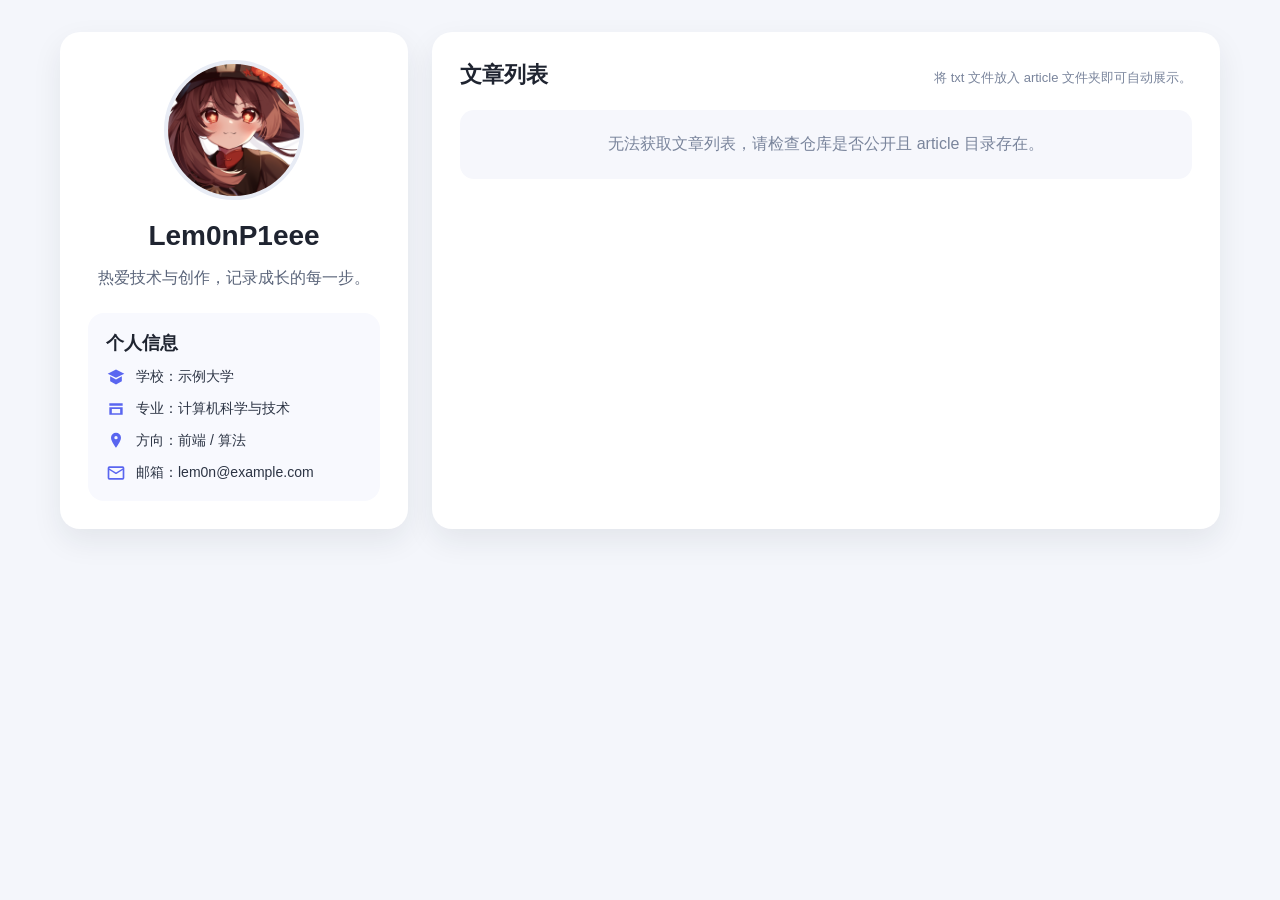
==== index.html @ b1ae4b5d "init" ====
<!DOCTYPE html>
<html lang="zh-CN">
  <head>
    <meta charset="UTF-8" />
    <meta name="viewport" content="width=device-width, initial-scale=1.0" />
    <title>lem0npieee | 个人主页</title>
    <link rel="stylesheet" href="styles.css" />
  </head>
  <body>
    <div class="page">
      <aside class="profile">
        <div class="avatar-wrap">
          <img class="avatar" src="touxiang.png" alt="头像" />
        </div>
        <h1 class="name">Lem0nP1eee</h1>
        <p class="tagline">热爱技术与创作，记录成长的每一步。</p>
        <div class="info-card">
          <h2 class="section-title">个人信息</h2>
          <ul class="info-list">
            <li>
              <svg class="icon" viewBox="0 0 24 24" aria-hidden="true">
                <path
                  d="M12 3L2 8l10 5 10-5-10-5zm-7 8v6l7 4 7-4v-6l-7 4-7-4z"
                  fill="currentColor"
                />
              </svg>
              <span>学校：示例大学</span>
            </li>
            <li>
              <svg class="icon" viewBox="0 0 24 24" aria-hidden="true">
                <path
                  d="M4 5h16v3H4V5zm0 5h16v9H4v-9zm3 2v5h10v-5H7z"
                  fill="currentColor"
                />
              </svg>
              <span>专业：计算机科学与技术</span>
            </li>
            <li>
              <svg class="icon" viewBox="0 0 24 24" aria-hidden="true">
                <path
                  d="M12 2a6 6 0 016 6c0 4-6 12-6 12S6 12 6 8a6 6 0 016-6zm0 8a2 2 0 100-4 2 2 0 000 4z"
                  fill="currentColor"
                />
              </svg>
              <span>方向：前端 / 算法</span>
            </li>
            <li>
              <svg class="icon" viewBox="0 0 24 24" aria-hidden="true">
                <path
                  d="M4 4h16a2 2 0 012 2v12a2 2 0 01-2 2H4a2 2 0 01-2-2V6a2 2 0 012-2zm0 2v.5l8 5 8-5V6H4zm16 12V8.5l-7.5 4.7a1 1 0 01-1 0L4 8.5V18h16z"
                  fill="currentColor"
                />
              </svg>
              <span>邮箱：lem0n@example.com</span>
            </li>
          </ul>
        </div>
      </aside>

      <main class="articles">
        <div class="articles-header">
          <h2>文章列表</h2>
          <p class="hint">将 txt 文件放入 article 文件夹即可自动展示。</p>
        </div>
        <div id="article-list" class="article-list">
          <div class="empty">正在加载文章...</div>
        </div>
      </main>
    </div>

    <script>
      const repoOwner = "lem0npieee";
      const repoName = "lem0npieee.github.io";
      const articleDir = "article";
      const apiUrl = `https://api.github.com/repos/${repoOwner}/${repoName}/contents/${articleDir}`;
      const listEl = document.getElementById("article-list");

      const renderEmpty = (message) => {
        listEl.innerHTML = `<div class="empty">${message}</div>`;
      };

      const renderList = (files) => {
        if (!files.length) {
          renderEmpty("暂时还没有文章，添加 txt 文件后会自动出现。");
          return;
        }
        listEl.innerHTML = files
          .map((file) => {
            const title = file.name.replace(/\.txt$/i, "");
            const link = `article.html?file=${encodeURIComponent(file.name)}`;
            return `<a class="article-item" href="${link}">
                <div class="article-title">${title}</div>
                <div class="article-meta">文件：${file.name}</div>
              </a>`;
          })
          .join("");
      };

      fetch(apiUrl)
        .then((res) => {
          if (!res.ok) {
            throw new Error("无法获取文章列表");
          }
          return res.json();
        })
        .then((data) => {
          const files = data
            .filter((item) => item.type === "file" && item.name.endsWith(".txt"))
            .sort((a, b) => a.name.localeCompare(b.name, "zh-CN"));
          renderList(files);
        })
        .catch(() => {
          renderEmpty("无法获取文章列表，请检查仓库是否公开且 article 目录存在。");
        });
    </script>
  </body>
</html>
---- styles.css ----
* {
  box-sizing: border-box;
}

body {
  margin: 0;
  font-family: "Segoe UI", "PingFang SC", "Microsoft YaHei", sans-serif;
  background: #f4f6fb;
  color: #1f2430;
}

.page {
  max-width: 1200px;
  margin: 0 auto;
  padding: 32px 20px 48px;
  display: flex;
  gap: 24px;
}

.profile {
  flex: 0 0 30%;
  background: #ffffff;
  border-radius: 20px;
  padding: 28px;
  box-shadow: 0 12px 30px rgba(31, 36, 48, 0.08);
}

.avatar-wrap {
  text-align: center;
}

.avatar {
  width: 140px;
  height: 140px;
  border-radius: 50%;
  object-fit: cover;
  border: 4px solid #e8ecf5;
}

.name {
  margin: 16px 0 4px;
  font-size: 28px;
  text-align: center;
}

.tagline {
  text-align: center;
  color: #5b657a;
  margin-bottom: 24px;
}

.info-card {
  background: #f8f9fe;
  padding: 18px;
  border-radius: 16px;
}

.section-title {
  margin: 0 0 12px;
  font-size: 18px;
}

.info-list {
  list-style: none;
  padding: 0;
  margin: 0;
  display: grid;
  gap: 12px;
}

.info-list li {
  display: flex;
  align-items: center;
  gap: 10px;
  color: #2c3444;
  font-size: 14px;
}

.icon {
  width: 20px;
  height: 20px;
  color: #5a66f0;
  flex-shrink: 0;
}

.articles {
  flex: 1;
  background: #ffffff;
  border-radius: 20px;
  padding: 28px;
  box-shadow: 0 12px 30px rgba(31, 36, 48, 0.08);
  min-height: 480px;
}

.articles-header {
  display: flex;
  align-items: baseline;
  justify-content: space-between;
  gap: 12px;
  margin-bottom: 20px;
}

.articles-header h2 {
  margin: 0;
  font-size: 22px;
}

.hint {
  margin: 0;
  color: #7a859c;
  font-size: 13px;
}

.article-list {
  display: grid;
  gap: 14px;
}

.article-item {
  display: block;
  padding: 16px;
  border-radius: 14px;
  border: 1px solid #eef1f8;
  text-decoration: none;
  color: inherit;
  transition: transform 0.2s ease, box-shadow 0.2s ease;
  background: #fbfcff;
}

.article-item:hover {
  transform: translateY(-2px);
  box-shadow: 0 8px 18px rgba(31, 36, 48, 0.1);
}

.article-title {
  font-size: 16px;
  font-weight: 600;
  margin-bottom: 4px;
}

.article-meta {
  font-size: 12px;
  color: #7a859c;
}

.empty {
  padding: 24px;
  text-align: center;
  color: #7a859c;
  background: #f6f7fc;
  border-radius: 14px;
}

.article-page {
  max-width: 900px;
  margin: 0 auto;
  padding: 32px 20px 60px;
}

.back-link {
  display: inline-block;
  margin-bottom: 16px;
  color: #5a66f0;
  text-decoration: none;
  font-weight: 600;
}

.article-content {
  margin-top: 16px;
  white-space: pre-wrap;
  background: #ffffff;
  padding: 24px;
  border-radius: 18px;
  box-shadow: 0 12px 30px rgba(31, 36, 48, 0.08);
  line-height: 1.7;
  color: #2c3444;
}

@media (max-width: 960px) {
  .page {
    flex-direction: column;
  }

  .profile,
  .articles {
    width: 100%;
  }
}
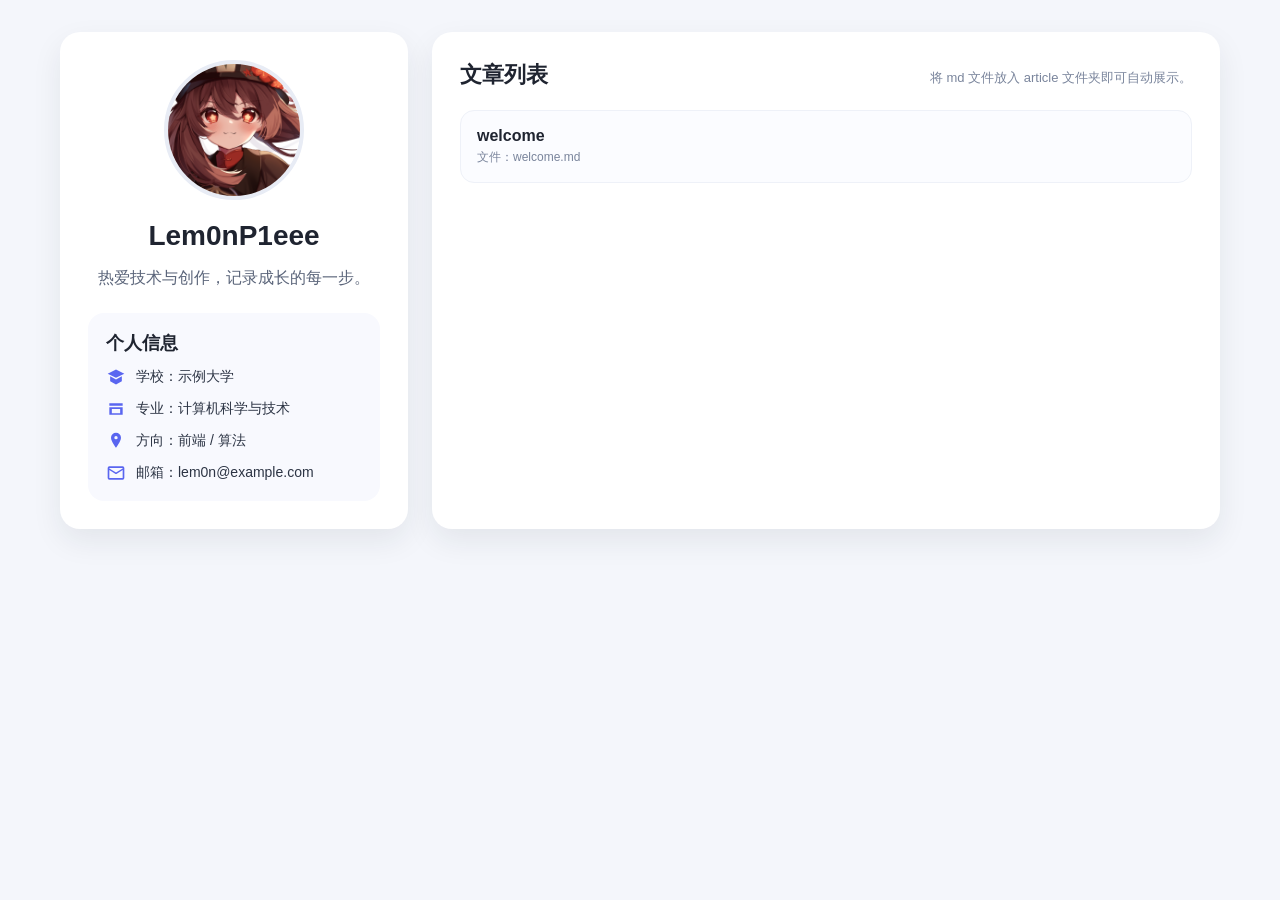
==== commit 8f541dad: "change md files" ====
--- a/index.html
+++ b/index.html
@@ -60,7 +60,7 @@
       <main class="articles">
         <div class="articles-header">
           <h2>文章列表</h2>
-          <p class="hint">将 txt 文件放入 article 文件夹即可自动展示。</p>
+          <p class="hint">将 md 文件放入 article 文件夹即可自动展示。</p>
         </div>
         <div id="article-list" class="article-list">
           <div class="empty">正在加载文章...</div>
@@ -69,8 +69,17 @@
     </div>
 
     <script>
-      const repoOwner = "lem0npieee";
-      const repoName = "lem0npieee.github.io";
+      const defaultOwner = "lem0npieee";
+      const defaultRepo = "lem0npieee.github.io";
+      const host = window.location.hostname;
+      const inferredOwner = host.endsWith("github.io")
+        ? host.split(".")[0]
+        : defaultOwner;
+      const inferredRepo = host.endsWith("github.io")
+        ? `${inferredOwner}.github.io`
+        : defaultRepo;
+      const repoOwner = inferredOwner;
+      const repoName = inferredRepo;
       const articleDir = "article";
       const apiUrl = `https://api.github.com/repos/${repoOwner}/${repoName}/contents/${articleDir}`;
       const listEl = document.getElementById("article-list");
@@ -79,14 +88,28 @@
         listEl.innerHTML = `<div class="empty">${message}</div>`;
       };
 
+      const isMarkdown = (name) => /\.md$/i.test(name) || /\.markdown$/i.test(name);
+      const normalizeFileName = (href) => {
+        if (!href) {
+          return "";
+        }
+        const cleaned = href.split("?")[0].split("#")[0];
+        if (cleaned.endsWith("/")) {
+          return "";
+        }
+        const parts = cleaned.split("/");
+        return decodeURIComponent(parts[parts.length - 1] || "");
+      };
       const renderList = (files) => {
         if (!files.length) {
-          renderEmpty("暂时还没有文章，添加 txt 文件后会自动出现。");
+          renderEmpty("暂时还没有文章，请确认 md 文件已推送到 article 文件夹。");
           return;
         }
         listEl.innerHTML = files
           .map((file) => {
-            const title = file.name.replace(/\.txt$/i, "");
+            const title = file.name
+              .replace(/\.markdown$/i, "")
+              .replace(/\.md$/i, "");
             const link = `article.html?file=${encodeURIComponent(file.name)}`;
             return `<a class="article-item" href="${link}">
                 <div class="article-title">${title}</div>
@@ -96,22 +119,57 @@
           .join("");
       };
 
-      fetch(apiUrl)
-        .then((res) => {
-          if (!res.ok) {
-            throw new Error("无法获取文章列表");
-          }
-          return res.json();
-        })
-        .then((data) => {
-          const files = data
-            .filter((item) => item.type === "file" && item.name.endsWith(".txt"))
-            .sort((a, b) => a.name.localeCompare(b.name, "zh-CN"));
-          renderList(files);
-        })
-        .catch(() => {
-          renderEmpty("无法获取文章列表，请检查仓库是否公开且 article 目录存在。");
-        });
+      const fetchFromGitHub = () =>
+        fetch(apiUrl)
+          .then((res) => {
+            if (!res.ok) {
+              throw new Error("无法获取文章列表");
+            }
+            return res.json();
+          })
+          .then((data) => {
+            const files = data
+              .filter((item) => item.type === "file" && isMarkdown(item.name))
+              .sort((a, b) => a.name.localeCompare(b.name, "zh-CN"));
+            if (!files.length) {
+              throw new Error("empty");
+            }
+            return files;
+          });
+
+      const fetchFromDirectoryIndex = () =>
+        fetch(`${articleDir}/`)
+          .then((res) => {
+            if (!res.ok) {
+              throw new Error("无法读取目录索引");
+            }
+            return res.text();
+          })
+          .then((html) => {
+            const doc = new DOMParser().parseFromString(html, "text/html");
+            const names = Array.from(doc.querySelectorAll("a"))
+              .map((node) => normalizeFileName(node.getAttribute("href")))
+              .filter((name) => isMarkdown(name));
+            const unique = Array.from(new Set(names));
+            if (!unique.length) {
+              throw new Error("empty");
+            }
+            return unique.map((name) => ({ name }));
+          });
+
+      fetchFromGitHub()
+        .then((files) => renderList(files))
+        .catch(() =>
+          fetchFromDirectoryIndex()
+            .then((files) => renderList(files))
+            .catch(() => {
+              const message =
+                window.location.protocol === "file:"
+                  ? "本地预览请使用本地服务器（如 Live Server），否则无法读取目录。"
+                  : "无法获取文章列表，请检查仓库是否公开且 article 目录存在。";
+              renderEmpty(message);
+            })
+        );
     </script>
   </body>
 </html>
--- a/styles.css
+++ b/styles.css
@@ -167,7 +167,7 @@
 
 .article-content {
   margin-top: 16px;
-  white-space: pre-wrap;
+  white-space: normal;
   background: #ffffff;
   padding: 24px;
   border-radius: 18px;
@@ -176,6 +176,61 @@
   color: #2c3444;
 }
 
+.article-content h1,
+.article-content h2,
+.article-content h3 {
+  margin-top: 24px;
+  margin-bottom: 12px;
+}
+
+.article-content p {
+  margin: 0 0 12px;
+}
+
+.article-content ul,
+.article-content ol {
+  padding-left: 22px;
+  margin: 0 0 12px;
+}
+
+.article-content a {
+  color: #5a66f0;
+}
+
+.article-content img {
+  max-width: 100%;
+  height: auto;
+  display: block;
+  margin: 16px auto;
+  border-radius: 12px;
+  box-shadow: 0 10px 20px rgba(31, 36, 48, 0.12);
+}
+
+.article-content blockquote {
+  margin: 0 0 12px;
+  padding: 10px 16px;
+  background: #f5f7ff;
+  border-left: 4px solid #5a66f0;
+  color: #4b556a;
+}
+
+.article-content pre {
+  background: #1f2430;
+  color: #e7e9f3;
+  padding: 16px;
+  border-radius: 12px;
+  overflow-x: auto;
+  margin: 0 0 12px;
+}
+
+.article-content code {
+  background: #eef1f8;
+  padding: 2px 6px;
+  border-radius: 6px;
+  font-family: "Consolas", "Courier New", monospace;
+  font-size: 0.95em;
+}
+
 @media (max-width: 960px) {
   .page {
     flex-direction: column;
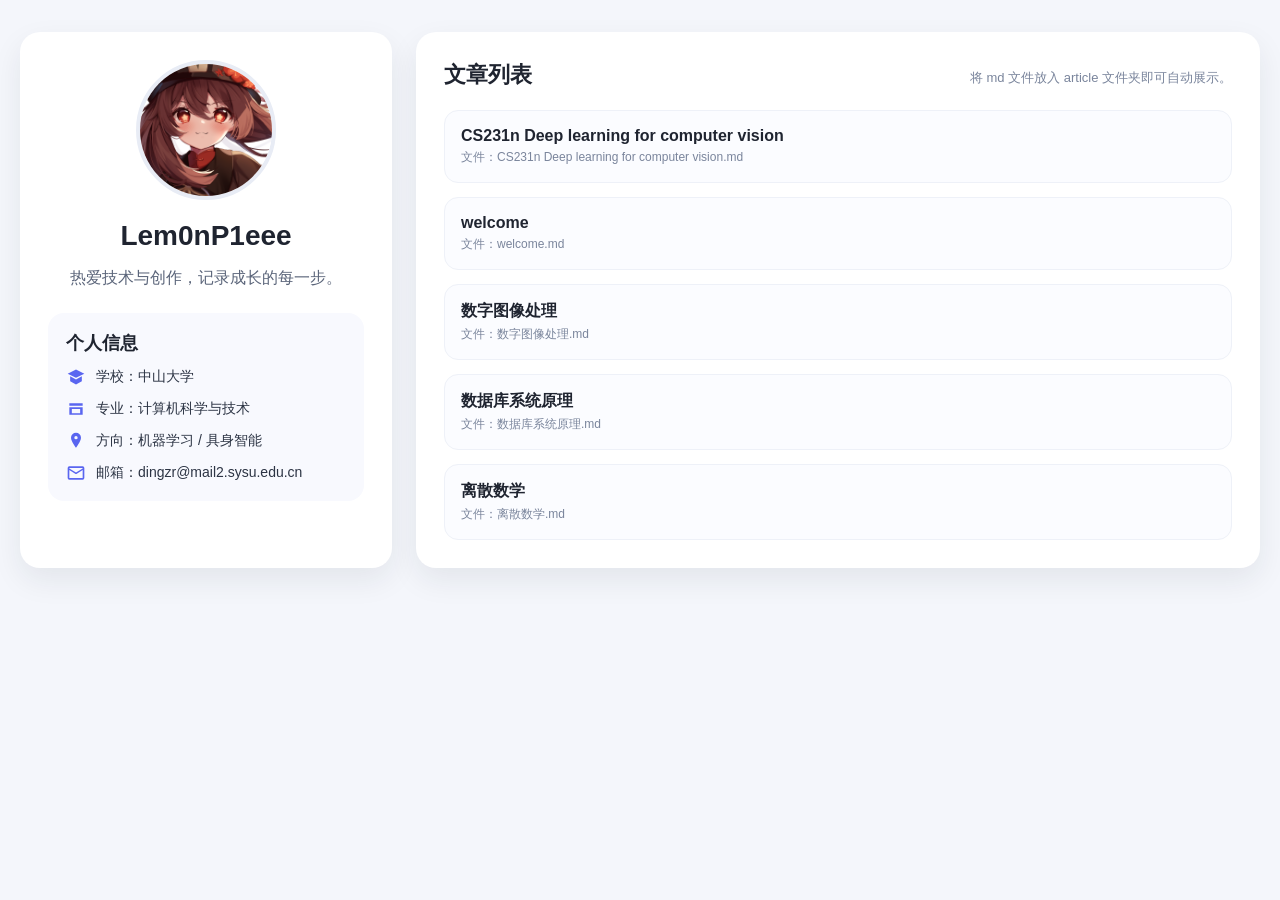
==== commit 6d7cbf0f: "update 2 articles" ====
--- a/index.html
+++ b/index.html
@@ -24,7 +24,7 @@
                   fill="currentColor"
                 />
               </svg>
-              <span>学校：示例大学</span>
+              <span>学校：中山大学</span>
             </li>
             <li>
               <svg class="icon" viewBox="0 0 24 24" aria-hidden="true">
@@ -42,7 +42,7 @@
                   fill="currentColor"
                 />
               </svg>
-              <span>方向：前端 / 算法</span>
+              <span>方向：机器学习 / 具身智能</span>
             </li>
             <li>
               <svg class="icon" viewBox="0 0 24 24" aria-hidden="true">
@@ -51,7 +51,7 @@
                   fill="currentColor"
                 />
               </svg>
-              <span>邮箱：lem0n@example.com</span>
+              <span>邮箱：dingzr@mail2.sysu.edu.cn</span>
             </li>
           </ul>
         </div>
--- a/styles.css
+++ b/styles.css
@@ -10,7 +10,7 @@
 }
 
 .page {
-  max-width: 1200px;
+  max-width: 1500px;
   margin: 0 auto;
   padding: 32px 20px 48px;
   display: flex;
@@ -152,7 +152,7 @@
 }
 
 .article-page {
-  max-width: 900px;
+  max-width: 1200px;
   margin: 0 auto;
   padding: 32px 20px 60px;
 }
@@ -214,6 +214,12 @@
   color: #4b556a;
 }
 
+.article-content mark {
+  background: #ffe8a3;
+  padding: 0 4px;
+  border-radius: 4px;
+}
+
 .article-content pre {
   background: #1f2430;
   color: #e7e9f3;
@@ -231,6 +237,55 @@
   font-size: 0.95em;
 }
 
+.article-content pre code {
+  background: transparent;
+  padding: 0;
+  color: inherit;
+  display: block;
+}
+
+.article-content table {
+  width: 100%;
+  border-collapse: collapse;
+  margin: 0 0 12px;
+  font-size: 14px;
+}
+
+.article-content th,
+.article-content td {
+  border: 1px solid #e0e5f2;
+  padding: 8px 10px;
+  text-align: left;
+}
+
+.article-content thead {
+  background: #f5f7ff;
+}
+
+.article-content tbody tr:nth-child(even) {
+  background: #fafbff;
+}
+
+.article-content .task-item {
+  list-style: none;
+}
+
+.article-content input[type="checkbox"] {
+  margin-right: 8px;
+}
+
+.article-content .footnotes {
+  margin-top: 24px;
+  padding-top: 12px;
+  border-top: 1px solid #e6eaf4;
+  color: #5b657a;
+  font-size: 13px;
+}
+
+.article-content .footnotes ol {
+  padding-left: 18px;
+}
+
 @media (max-width: 960px) {
   .page {
     flex-direction: column;
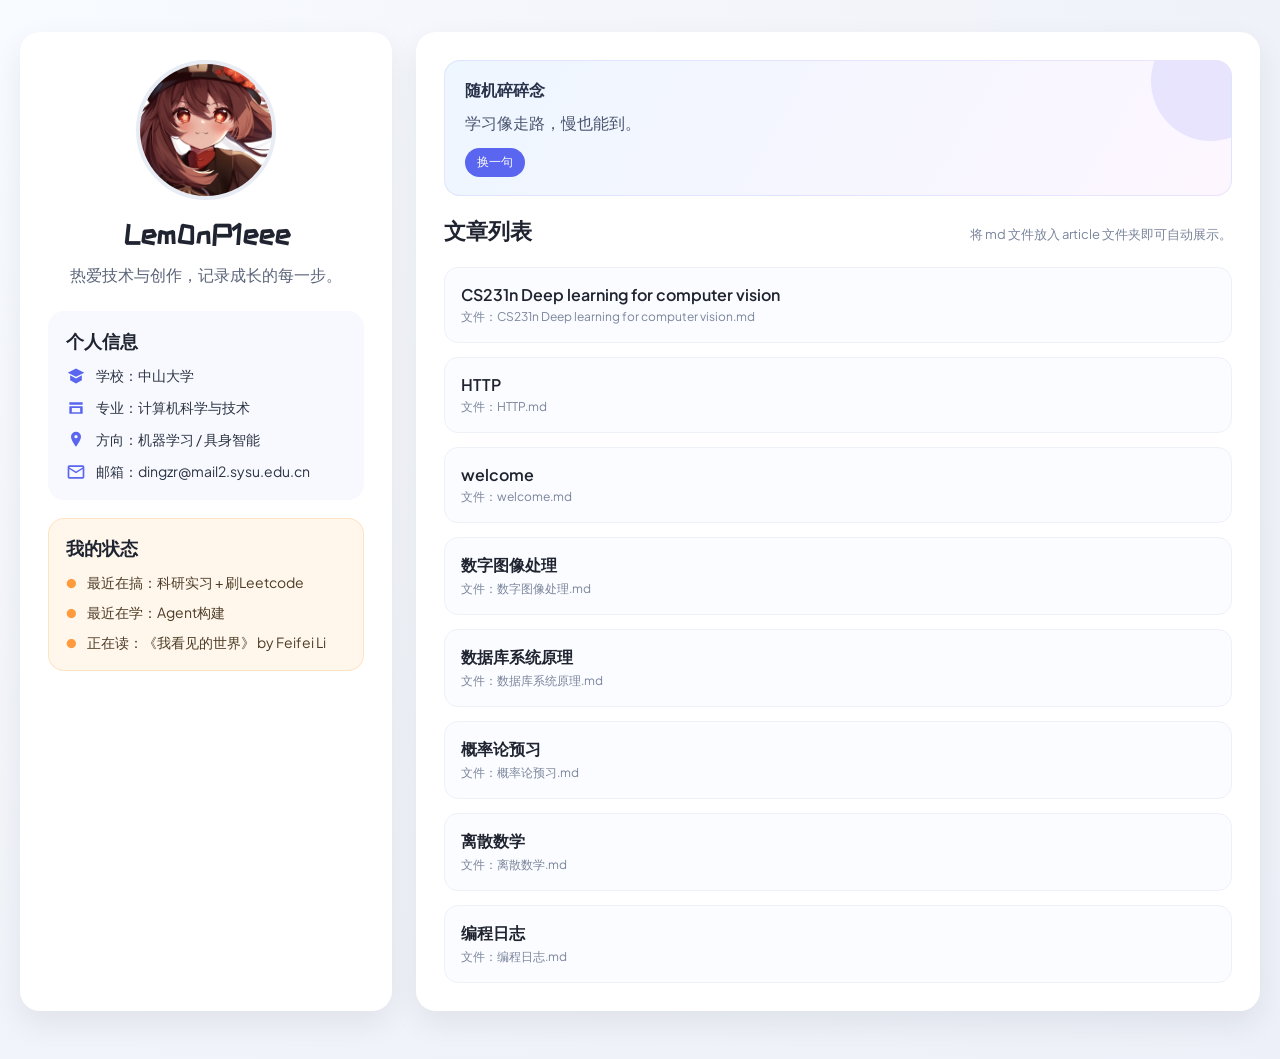
==== commit 58893245: "update web" ====
--- a/index.html
+++ b/index.html
@@ -55,9 +55,33 @@
             </li>
           </ul>
         </div>
+        <div class="status-card">
+          <h2 class="section-title">我的状态</h2>
+          <ul class="status-list">
+            <li>
+              <span class="status-dot">●</span>
+              <span>最近在搞：科研实习 + 刷Leetcode</span>
+            </li>
+            <li>
+              <span class="status-dot">●</span>
+              <span>最近在学：Agent构建</span>
+            </li>
+            <li>
+              <span class="status-dot">●</span>
+              <span>正在读：《我看见的世界》 by Feifei Li</span>
+            </li>
+          </ul>
+        </div>
       </aside>
 
       <main class="articles">
+        <section class="quote-card">
+          <div class="quote-title">随机碎碎念</div>
+          <p id="daily-quote" class="quote-text">正在加载一句话...</p>
+          <button id="quote-refresh" class="quote-refresh" type="button">
+            换一句
+          </button>
+        </section>
         <div class="articles-header">
           <h2>文章列表</h2>
           <p class="hint">将 md 文件放入 article 文件夹即可自动展示。</p>
@@ -83,9 +107,32 @@
       const articleDir = "article";
       const apiUrl = `https://api.github.com/repos/${repoOwner}/${repoName}/contents/${articleDir}`;
       const listEl = document.getElementById("article-list");
+      const quoteEl = document.getElementById("daily-quote");
+      const quoteBtn = document.getElementById("quote-refresh");
+
+      const quotes = [
+        "今天也在训练自己的直觉和耐心。",
+        "写博客像整理房间：整理完心情也会更干净。",
+        "把问题拆小一点，它就会开始变可爱。",
+        "灵感不是闪电，更多是不断敲门。",
+        "今天的进度，哪怕只有 1%。",
+        "少一点完美主义，多一点行动主义。",
+        "做一个有输出的人，哪怕输出很小。",
+        "写下来，事情就开始可控了。",
+        "学习像走路，慢也能到。",
+        "让好奇心当导航。"
+      ];
 
       const renderEmpty = (message) => {
         listEl.innerHTML = `<div class="empty">${message}</div>`;
+      };
+
+      const setRandomQuote = () => {
+        if (!quoteEl) {
+          return;
+        }
+        const index = Math.floor(Math.random() * quotes.length);
+        quoteEl.textContent = quotes[index];
       };
 
       const isMarkdown = (name) => /\.md$/i.test(name) || /\.markdown$/i.test(name);
@@ -170,6 +217,11 @@
               renderEmpty(message);
             })
         );
+
+      setRandomQuote();
+      if (quoteBtn) {
+        quoteBtn.addEventListener("click", setRandomQuote);
+      }
     </script>
   </body>
 </html>
--- a/styles.css
+++ b/styles.css
@@ -1,11 +1,13 @@
+@import url("https://fonts.googleapis.com/css2?family=Plus+Jakarta+Sans:wght@400;600;700&family=ZCOOL+KuaiLe&display=swap");
+
 * {
   box-sizing: border-box;
 }
 
 body {
   margin: 0;
-  font-family: "Segoe UI", "PingFang SC", "Microsoft YaHei", sans-serif;
-  background: #f4f6fb;
+  font-family: "Plus Jakarta Sans", "PingFang SC", "Microsoft YaHei", sans-serif;
+  background: radial-gradient(circle at top left, #f8fbff 0%, #f4f6fb 35%, #edf0f8 100%);
   color: #1f2430;
 }
 
@@ -41,6 +43,7 @@
   margin: 16px 0 4px;
   font-size: 28px;
   text-align: center;
+  font-family: "ZCOOL KuaiLe", "Plus Jakarta Sans", sans-serif;
 }
 
 .tagline {
@@ -53,6 +56,30 @@
   background: #f8f9fe;
   padding: 18px;
   border-radius: 16px;
+}
+
+.status-card {
+  margin-top: 18px;
+  background: #fff7ec;
+  padding: 18px;
+  border-radius: 16px;
+  box-shadow: inset 0 0 0 1px rgba(255, 173, 72, 0.25);
+}
+
+.status-list {
+  list-style: none;
+  padding: 0;
+  margin: 0;
+  display: grid;
+  gap: 10px;
+  font-size: 14px;
+  color: #4d3b25;
+}
+
+.status-dot {
+  color: #ff9a3d;
+  margin-right: 8px;
+  font-size: 12px;
 }
 
 .section-title {
@@ -90,6 +117,55 @@
   padding: 28px;
   box-shadow: 0 12px 30px rgba(31, 36, 48, 0.08);
   min-height: 480px;
+}
+
+.quote-card {
+  margin-bottom: 20px;
+  padding: 18px 20px;
+  border-radius: 16px;
+  background: linear-gradient(120deg, #eef6ff 0%, #fdf6ff 100%);
+  border: 1px solid rgba(90, 102, 240, 0.12);
+  position: relative;
+  overflow: hidden;
+}
+
+.quote-card::after {
+  content: "";
+  position: absolute;
+  right: -40px;
+  top: -40px;
+  width: 120px;
+  height: 120px;
+  border-radius: 50%;
+  background: rgba(90, 102, 240, 0.12);
+}
+
+.quote-title {
+  font-weight: 700;
+  color: #28314a;
+  margin-bottom: 8px;
+}
+
+.quote-text {
+  margin: 0 0 12px;
+  color: #4a5670;
+  line-height: 1.6;
+}
+
+.quote-refresh {
+  border: none;
+  background: #5a66f0;
+  color: #ffffff;
+  padding: 6px 12px;
+  border-radius: 999px;
+  font-size: 12px;
+  cursor: pointer;
+  transition: transform 0.2s ease, box-shadow 0.2s ease;
+}
+
+.quote-refresh:hover {
+  transform: translateY(-1px);
+  box-shadow: 0 6px 12px rgba(90, 102, 240, 0.25);
 }
 
 .articles-header {
